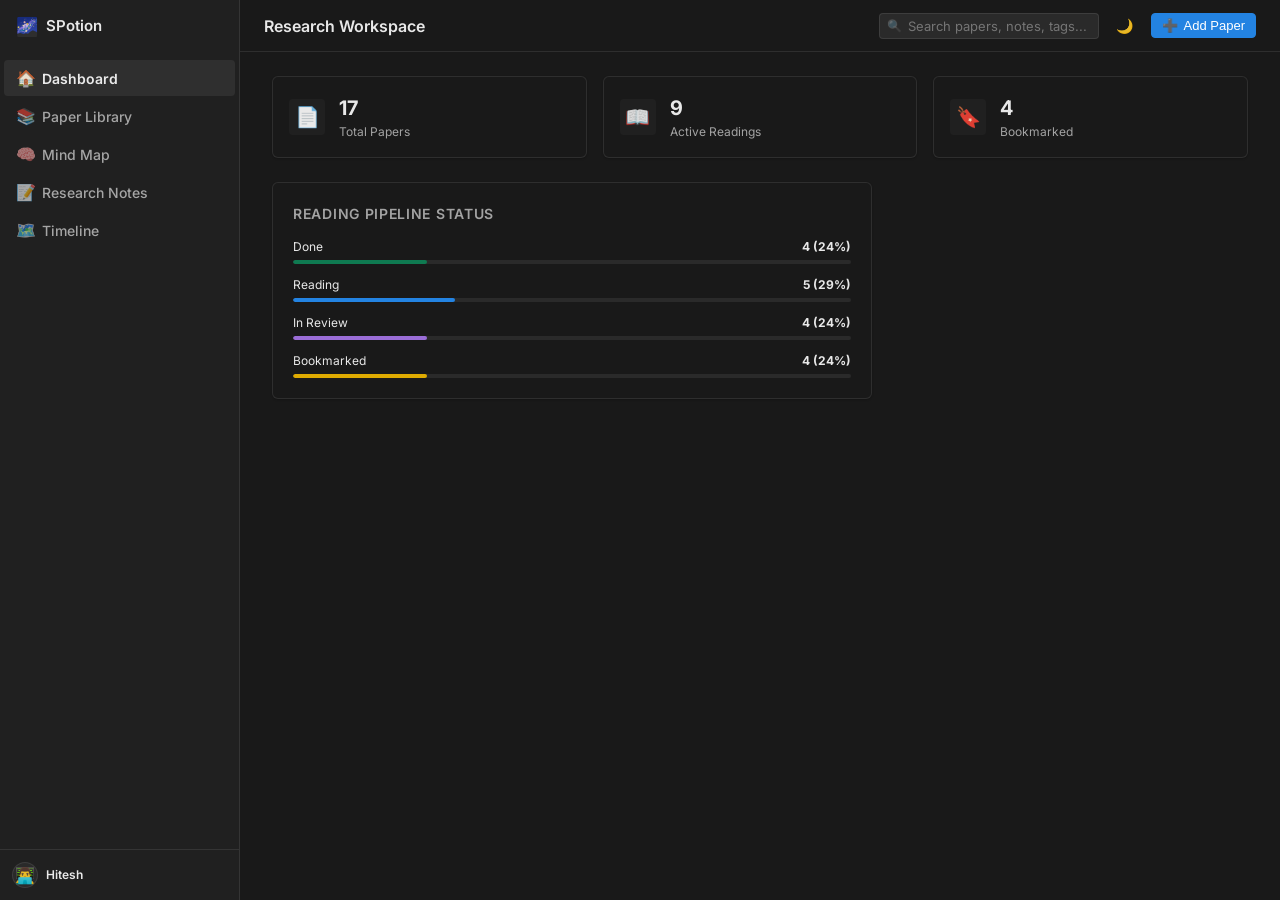
==== index.html @ 19ea6ec5 "first commit" ====
<!DOCTYPE html>
<html lang="en">

<head>
  <meta charset="UTF-8">
  <meta name="viewport" content="width=device-width, initial-scale=1.0">
  <title>SPotion — Premium Research Hub & Mind Map Workspace</title>
  <link rel="stylesheet" href="styles.css">
</head>

<body>

  <div id="app-container">

    <!-- Sidebar Navigation -->
    <aside>
      <div class="brand">
        <span class="brand-logo">🌌</span>
        <span class="brand-name">SPotion</span>
      </div>

      <ul class="nav-links">
        <li>
          <a class="nav-item active" data-view="dashboard">
            <span class="nav-icon">🏠</span>
            <span>Dashboard</span>
          </a>
        </li>
        <li>
          <a class="nav-item" data-view="library">
            <span class="nav-icon">📚</span>
            <span>Paper Library</span>
          </a>
        </li>
        <li>
          <a class="nav-item" data-view="mindmap">
            <span class="nav-icon">🧠</span>
            <span>Mind Map</span>
          </a>
        </li>
        <li>
          <a class="nav-item" data-view="notes">
            <span class="nav-icon">📝</span>
            <span>Research Notes</span>
          </a>
        </li>
        <li>
          <a class="nav-item" data-view="timeline">
            <span class="nav-icon">🗺️</span>
            <span>Timeline</span>
          </a>
        </li>
      </ul>

      <div class="sidebar-footer">
        <div class="user-widget">
          <!-- Populated by app.js -->
        </div>
      </div>
    </aside>

    <!-- Main Workspace Area -->
    <main>
      <!-- Header Area -->
      <header>
        <div class="page-title-area">
          <h2>Research Workspace</h2>
        </div>

        <div class="header-actions">
          <div class="search-container">
            <span class="search-icon">🔍</span>
            <input type="text" id="global-search" class="search-input" placeholder="Search papers, notes, tags...">
          </div>

          <button id="theme-toggle" class="theme-toggle-btn" title="Toggle dark/light theme">🌙</button>

          <button id="add-paper-btn" class="btn btn-primary">
            <span>➕</span> Add Paper
          </button>
        </div>
      </header>

      <!-- Scrollable workspace sections -->
      <div class="content-workspace">

        <!-- DASHBOARD VIEW -->
        <section id="dashboard-view" class="view-section active">
          <div class="dashboard-grid">
            <div class="stat-card">
              <div class="stat-icon">📄</div>
              <div class="stat-info">
                <div class="stat-value" id="stat-total-papers">0</div>
                <div class="stat-label">Total Papers</div>
              </div>
            </div>
            <div class="stat-card">
              <div class="stat-icon">📖</div>
              <div class="stat-info">
                <div class="stat-value" id="stat-active-reading">0</div>
                <div class="stat-label">Active Readings</div>
              </div>
            </div>
            <div class="stat-card">
              <div class="stat-icon">🔖</div>
              <div class="stat-info">
                <div class="stat-value" id="stat-bookmarked">0</div>
                <div class="stat-label">Bookmarked</div>
              </div>
            </div>
          </div>

          <div class="dashboard-panels">
            <!-- Reading Status Breakdown -->
            <div class="panel">
              <div class="panel-header">
                <h3 class="panel-title">Reading Pipeline Status</h3>
              </div>
              <div class="progress-list" id="dashboard-progress-list">
                <!-- Progress rows rendered dynamically -->
              </div>
            </div>
          </div>
        </section>

        <!-- LIBRARY VIEW -->
        <section id="library-view" class="view-section">
          <div class="library-layout">
            <div class="library-filters">
              <div class="filters-group">
                <label for="filter-category"
                  style="font-size: 13px; font-weight:600; color:var(--text-muted)">Category:</label>
                <select id="filter-category" class="select-filter">
                  <option value="all">All Categories</option>
                  <option value="Foundations">Foundations</option>
                  <option value="Survey">Surveys</option>
                  <option value="Optimization">Optimizations</option>
                  <option value="Transformer">Transformers</option>
                  <option value="Autoencoder">Autoencoders</option>
                  <option value="Application">Applications</option>
                  <option value="Future">Future Scope</option>
                </select>

                <label for="filter-status"
                  style="font-size: 13px; font-weight:600; color:var(--text-muted); margin-left:14px">Status:</label>
                <select id="filter-status" class="select-filter">
                  <option value="all">All Statuses</option>
                  <option value="Reading">Reading</option>
                  <option value="Done">Done</option>
                  <option value="Bookmarked">Bookmarked</option>
                  <option value="In Review">In Review</option>
                </select>
              </div>

              <button id="export-bibtex-btn" class="btn" title="Export current library references to BibTeX format">
                <span>📤</span> Export to BibTeX
              </button>
            </div>

            <div class="papers-grid" id="papers-grid">
              <!-- Rendered dynamically -->
            </div>
          </div>
        </section>

        <!-- MIND MAP VIEW -->
        <section id="mindmap-view" class="view-section">
          <div id="mindmap-canvas-container" class="canvas-container">
            <svg id="mindmap-svg-element" class="mindmap-svg"></svg>
            <!-- Wrapper for panning and zooming -->
            <div id="canvas-wrapper"></div>
          </div>

          <div class="mindmap-controls">
            <button id="zoom-in-btn" class="btn btn-icon-only" title="Zoom In">➕</button>
            <button id="zoom-out-btn" class="btn btn-icon-only" title="Zoom Out">➖</button>
            <button id="zoom-center-btn" class="btn btn-icon-only" title="Auto Center/Fit Canvas">🎯</button>
          </div>

          <div class="mindmap-legend">
            <div
              style="font-weight:700; font-size:12px; margin-bottom:4px; border-bottom:1px solid var(--border-color); padding-bottom:4px;">
              Legend</div>
            <div class="legend-item">
              <div class="legend-color" style="background:#1f4ed8"></div> Foundations
            </div>
            <div class="legend-item">
              <div class="legend-color" style="background:#7c3aed"></div> Surveys
            </div>
            <div class="legend-item">
              <div class="legend-color" style="background:#059669"></div> Optimizations
            </div>
            <div class="legend-item">
              <div class="legend-color" style="background:#dc2626"></div> Transformers
            </div>
            <div class="legend-item">
              <div class="legend-color" style="background:#ea580c"></div> Autoencoders
            </div>
            <div class="legend-item">
              <div class="legend-color" style="background:#0891b2"></div> Applications
            </div>
            <div class="legend-item">
              <div class="legend-color" style="background:#9333ea"></div> Future Scope
            </div>
          </div>
        </section>

        <!-- RESEARCH NOTES VIEW -->
        <section id="notes-view" class="view-section">
          <div class="notes-layout">
            <div class="notes-sidebar">
              <h3 style="font-size:16px; margin-bottom:12px">Papers List</h3>
              <div class="notes-paper-list" id="notes-paper-list">
                <!-- Rendered dynamically -->
              </div>
            </div>

            <div class="notes-editor-container">
              <div class="notes-editor-header">
                <h3 id="active-note-title" style="font-size:18px">Select a paper to read or edit notes</h3>
                <div style="display:flex; gap:8px">
                  <button id="note-edit-btn" class="btn btn-primary btn-sm">Edit Markdown</button>
                  <button id="note-preview-btn" class="btn btn-sm">Rich Preview</button>
                </div>
              </div>

              <!-- Note raw markdown editor text area -->
              <textarea id="notes-editor-area" class="editor-textarea"
                placeholder="# Enter notes using markdown..."></textarea>

              <!-- Markdown preview pane -->
              <div id="notes-preview-area" class="notes-preview"></div>
            </div>
          </div>
        </section>

        <!-- TIMELINE VIEW -->
        <section id="timeline-view" class="view-section">
          <div class="timeline-container">
            <div class="timeline-line"></div>
            <div id="timeline-list">
              <!-- Rendered dynamically -->
            </div>
          </div>
        </section>

      </div>
    </main>

    <!-- SLIDING DETAIL PANEL (SLIDE OUT DRAWER) -->
    <div class="panel-overlay" id="panel-overlay"></div>

    <div class="sliding-panel" id="paper-detail-panel">
      <div class="sliding-panel-header">
        <h3 style="font-size: 18px; margin:0">Research Paper Details</h3>
        <button id="panel-close-btn" class="btn btn-icon-only"
          style="border:none; background:transparent; font-size:18px">❌</button>
      </div>

      <div class="sliding-panel-body">
        <div class="detail-row">
          <div id="panel-paper-title" class="detail-value detail-value-large"></div>
        </div>

        <div class="detail-row">
          <div class="detail-label">Authors</div>
          <div id="panel-paper-authors" class="detail-value" style="font-style:italic"></div>
        </div>

        <div class="detail-row">
          <div class="detail-label">Abstract Summary</div>
          <div id="panel-paper-summary" class="detail-value"></div>
        </div>

        <div class="detail-row">
          <div class="detail-label">Metadata Info</div>
          <div id="panel-paper-details" class="detail-value"></div>
        </div>

        <!-- Paper Comments Section -->
        <div class="comments-section">
          <div class="detail-label">Research Comments & Log</div>
          <div class="comments-list" id="panel-comments-list">
            <!-- Comments rendering dynamically -->
          </div>

          <div class="comment-input-area">
            <textarea id="panel-comment-input" class="comment-textbox" rows="2"
              placeholder="Write a comment, reflection or log entry..."></textarea>
            <button id="post-comment-btn" class="btn btn-primary" style="padding: 0 16px;">Post</button>
          </div>
        </div>
      </div>
    </div>

    <!-- ADD PAPER MODAL -->
    <div class="modal" id="add-paper-modal">
      <div class="modal-header">
        <h3 class="modal-title">Add Research Paper</h3>
        <button class="modal-close"
          style="background:transparent; border:none; color:var(--text-main); font-size:16px; cursor:pointer">❌</button>
      </div>

      <form id="add-paper-form">
        <div class="form-group">
          <label for="paper-title-input">Paper Title *</label>
          <input type="text" id="paper-title-input" class="form-control" placeholder="e.g. Segment Anything" required>
        </div>

        <div class="form-row">
          <div class="form-group">
            <label for="paper-category-input">Category *</label>
            <select id="paper-category-input" class="form-control" required>
              <option value="Foundations">Foundations</option>
              <option value="Survey">Survey</option>
              <option value="Optimization">Optimization</option>
              <option value="Transformer">Transformer</option>
              <option value="Autoencoder">Autoencoder</option>
              <option value="Application">Application</option>
              <option value="Future">Future Scope</option>
            </select>
          </div>

          <div class="form-group">
            <label for="paper-status-input">Reading Status</label>
            <select id="paper-status-input" class="form-control">
              <option value="Reading">Reading</option>
              <option value="Done">Done</option>
              <option value="Bookmarked">Bookmarked</option>
              <option value="In Review">In Review</option>
            </select>
          </div>
        </div>

        <div class="form-row">
          <div class="form-group">
            <label for="paper-year-input">Publication Year</label>
            <input type="number" id="paper-year-input" class="form-control" value="2026" min="1990" max="2035">
          </div>

          <div class="form-group">
            <label for="paper-venue-input">Venue / Journal</label>
            <input type="text" id="paper-venue-input" class="form-control" placeholder="e.g. CVPR 2026, arXiv">
          </div>
        </div>

        <div class="form-group">
          <label for="paper-authors-input">Authors</label>
          <input type="text" id="paper-authors-input" class="form-control" placeholder="e.g. John Doe, Alice Smith">
        </div>

        <div class="form-group">
          <label for="paper-link-input">Paper URL (ArXiv/IEEE/PDF)</label>
          <input type="url" id="paper-link-input" class="form-control" placeholder="https://...">
        </div>

        <div class="form-group">
          <label for="paper-summary-input">Abstract Summary *</label>
          <textarea id="paper-summary-input" class="form-control" rows="3"
            placeholder="Enter a brief description of the paper pretext task, methodology, and key results..."
            required></textarea>
        </div>

        <div style="display:flex; justify-content:flex-end; gap:12px; margin-top:24px">
          <button class="btn btn-cancel">Cancel</button>
          <button type="submit" class="btn btn-primary">Save Paper</button>
        </div>
      </form>
    </div>

  </div>

  <!-- Scripts -->
  <script src="data.js"></script>
  <script src="mindmap.js"></script>
  <script src="app.js"></script>
</body>

</html>
---- styles.css ----
/* Notion-Style Design System */
@import url('https://fonts.googleapis.com/css2?family=Inter:wght@300;400;500;600;700&family=Fira+Code:wght@400;500&display=swap');

:root {
  /* Notion Light Theme (Default) */
  --bg-app: #ffffff;
  --bg-sidebar: #f7f7f5;
  --bg-card: #ffffff;
  --bg-card-hover: #efedea;
  --bg-input: #f1f1ef;
  --border-color: rgba(55, 53, 47, 0.09);
  --border-hover: rgba(55, 53, 47, 0.16);
  --text-main: #37352f;
  --text-muted: #787774;
  --text-dim: #9b9a97;
  
  /* Accent Colors (Notion Palette) */
  --accent-primary: #2383e2;      /* Notion Blue */
  --accent-secondary: #9a6dd7;    /* Notion Purple */
  --accent-success: #0f7a51;      /* Notion Green */
  --accent-warning: #dfab01;      /* Notion Yellow */
  --accent-danger: #e03e3e;       /* Notion Red */
  
  /* Category Tag Backgrounds (Soft Pastels) */
  --tag-bg-foundations: rgba(35, 131, 226, 0.1);
  --tag-color-foundations: #2383e2;
  
  --tag-bg-survey: rgba(154, 109, 215, 0.1);
  --tag-color-survey: #9a6dd7;
  
  --tag-bg-optimization: rgba(15, 122, 81, 0.1);
  --tag-color-optimization: #0f7a51;
  
  --tag-bg-transformer: rgba(224, 62, 62, 0.1);
  --tag-color-transformer: #e03e3e;
  
  --tag-bg-autoencoder: rgba(217, 115, 13, 0.1);
  --tag-color-autoencoder: #d9730d;
  
  --tag-bg-application: rgba(0, 120, 130, 0.1);
  --tag-color-application: #007882;
  
  --tag-bg-future: rgba(173, 26, 126, 0.1);
  --tag-color-future: #ad1a7e;

  /* Layout */
  --sidebar-width: 240px;
  --header-height: 52px;
  --radius-sm: 4px;
  --radius-md: 6px;
  --radius-lg: 8px;
  
  --shadow-sm: 0 1px 2px rgba(15, 15, 15, 0.05);
  --shadow-md: 0 2px 4px rgba(15, 15, 15, 0.05), 0 12px 24px rgba(15, 15, 15, 0.05);
  --shadow-lg: 0 4px 8px rgba(15, 15, 15, 0.06), 0 24px 48px rgba(15, 15, 15, 0.08);

  --transition-fast: 0.1s ease;
  --transition-normal: 0.2s cubic-bezier(0.4, 0, 0.2, 1);
  --connection-line: rgba(55, 53, 47, 0.14);
}

/* Dark Theme (Notion Dark Mode) */
[data-theme="dark"] {
  --bg-app: #191919;
  --bg-sidebar: #202020;
  --bg-card: #252525;
  --bg-card-hover: #2f2f2f;
  --bg-input: #2a2a2a;
  --border-color: rgba(255, 255, 255, 0.09);
  --border-hover: rgba(255, 255, 255, 0.16);
  --text-main: rgba(255, 255, 255, 0.9);
  --text-muted: rgba(255, 255, 255, 0.6);
  --text-dim: rgba(255, 255, 255, 0.4);
  --connection-line: rgba(255, 255, 255, 0.14);
  
  /* Dark mode tag adjustments */
  --tag-bg-foundations: rgba(35, 131, 226, 0.15);
  --tag-color-foundations: #529cca;
  
  --tag-bg-survey: rgba(154, 109, 215, 0.15);
  --tag-color-survey: #b388eb;
  
  --tag-bg-optimization: rgba(15, 122, 81, 0.15);
  --tag-color-optimization: #44b37d;
  
  --tag-bg-transformer: rgba(224, 62, 62, 0.15);
  --tag-color-transformer: #ff6b6b;
  
  --tag-bg-autoencoder: rgba(217, 115, 13, 0.15);
  --tag-color-autoencoder: #ffa94d;
  
  --tag-bg-application: rgba(0, 120, 130, 0.15);
  --tag-color-application: #3bc9db;
  
  --tag-bg-future: rgba(173, 26, 126, 0.15);
  --tag-color-future: #faa2c1;

  --shadow-sm: 0 1px 2px rgba(0, 0, 0, 0.2);
  --shadow-md: 0 4px 8px rgba(0, 0, 0, 0.3);
  --shadow-lg: 0 12px 28px rgba(0, 0, 0, 0.4);
}

/* Global Reset */
* {
  box-sizing: border-box;
  margin: 0;
  padding: 0;
  scrollbar-width: thin;
  scrollbar-color: var(--border-color) transparent;
}

body {
  font-family: 'Inter', -apple-system, BlinkMacSystemFont, "Segoe UI", Helvetica, Arial, sans-serif;
  background-color: var(--bg-app);
  color: var(--text-main);
  overflow: hidden;
  height: 100vh;
  width: 100vw;
  font-size: 14px;
  line-height: 1.5;
  transition: background-color var(--transition-normal), color var(--transition-normal);
}

/* Core Layout Structure */
#app-container {
  display: flex;
  height: 100vh;
  width: 100vw;
  position: relative;
}

/* Sidebar Styling */
aside {
  width: var(--sidebar-width);
  background-color: var(--bg-sidebar);
  border-right: 1px solid var(--border-color);
  display: flex;
  flex-direction: column;
  height: 100%;
  z-index: 50;
  flex-shrink: 0;
  transition: background-color var(--transition-normal), border-color var(--transition-normal);
}

.brand {
  height: var(--header-height);
  display: flex;
  align-items: center;
  padding: 0 16px;
  gap: 8px;
  cursor: default;
}

.brand-logo {
  font-size: 18px;
}

.brand-name {
  font-size: 15px;
  font-weight: 600;
  color: var(--text-main);
}

.nav-links {
  list-style: none;
  padding: 8px 4px;
  display: flex;
  flex-direction: column;
  gap: 2px;
  flex-grow: 1;
  overflow-y: auto;
}

.nav-item {
  display: flex;
  align-items: center;
  padding: 6px 12px;
  color: var(--text-muted);
  text-decoration: none;
  border-radius: var(--radius-sm);
  font-size: 14px;
  font-weight: 500;
  gap: 10px;
  transition: background-color var(--transition-fast), color var(--transition-fast);
  cursor: pointer;
}

.nav-item:hover {
  background-color: var(--bg-card-hover);
  color: var(--text-main);
}

.nav-item.active {
  background-color: var(--bg-card-hover);
  color: var(--text-main);
  font-weight: 600;
}

.nav-icon {
  font-size: 16px;
  display: inline-block;
  width: 16px;
  text-align: center;
}

.sidebar-footer {
  padding: 12px;
  border-top: 1px solid var(--border-color);
}

/* User Widget */
.user-widget {
  display: flex;
  align-items: center;
  gap: 8px;
}

.user-avatar {
  font-size: 16px;
  width: 26px;
  height: 26px;
  border-radius: 50%;
  background: var(--bg-input);
  display: flex;
  align-items: center;
  justify-content: center;
  border: 1px solid var(--border-color);
}

.user-info {
  display: flex;
  flex-direction: column;
}

.user-name {
  font-size: 12px;
  font-weight: 600;
}

.user-role {
  font-size: 10px;
  color: var(--text-dim);
}

/* Main Workspace Area */
main {
  flex-grow: 1;
  display: flex;
  flex-direction: column;
  height: 100%;
  overflow: hidden;
  position: relative;
}

/* Header bar */
header {
  height: var(--header-height);
  display: flex;
  align-items: center;
  justify-content: space-between;
  padding: 0 24px;
  border-bottom: 1px solid var(--border-color);
  background-color: var(--bg-app);
  z-index: 40;
  flex-shrink: 0;
  transition: background-color var(--transition-normal), border-color var(--transition-normal);
}

.page-title-area h2 {
  font-size: 16px;
  font-weight: 600;
  color: var(--text-main);
}

.header-actions {
  display: flex;
  align-items: center;
  gap: 12px;
}

/* Buttons (Notion style) */
.btn {
  display: inline-flex;
  align-items: center;
  justify-content: center;
  padding: 4px 10px;
  font-size: 13px;
  font-weight: 500;
  border-radius: var(--radius-sm);
  border: 1px solid var(--border-color);
  background: var(--bg-app);
  color: var(--text-main);
  cursor: pointer;
  transition: background-color var(--transition-fast), border-color var(--transition-fast);
  gap: 6px;
}

.btn:hover {
  background: var(--bg-sidebar);
}

.btn-primary {
  background: var(--accent-primary);
  color: #ffffff;
  border-color: var(--accent-primary);
}

.btn-primary:hover {
  background: #1a6fc2;
  border-color: #1a6fc2;
}

.btn-icon-only {
  width: 28px;
  height: 28px;
  padding: 0;
}

/* Search bar styling */
.search-container {
  position: relative;
  width: 220px;
}

.search-input {
  width: 100%;
  padding: 4px 8px 4px 28px;
  border-radius: var(--radius-sm);
  border: 1px solid var(--border-color);
  background: var(--bg-input);
  color: var(--text-main);
  font-size: 13px;
  font-family: inherit;
  transition: border-color var(--transition-fast);
}

.search-input:focus {
  outline: none;
  border-color: var(--text-dim);
}

.search-icon {
  position: absolute;
  left: 8px;
  top: 52%;
  transform: translateY(-50%);
  color: var(--text-dim);
  font-size: 12px;
  pointer-events: none;
}

/* Theme Toggle */
.theme-toggle-btn {
  font-size: 14px;
  background: transparent;
  border: 1px solid transparent;
  color: var(--text-main);
  width: 28px;
  height: 28px;
  border-radius: var(--radius-sm);
  display: flex;
  align-items: center;
  justify-content: center;
  cursor: pointer;
}

.theme-toggle-btn:hover {
  background: var(--bg-card-hover);
}

/* Content Workspace container */
.content-workspace {
  flex-grow: 1;
  padding: 24px 32px;
  overflow-y: auto;
}

/* View switcher */
.view-section {
  display: none;
  height: 100%;
}

.view-section.active {
  display: block;
}

/* Dashboard View styling */
.dashboard-grid {
  display: grid;
  grid-template-columns: repeat(3, 1fr);
  gap: 16px;
  margin-bottom: 24px;
}

.stat-card {
  background: var(--bg-app);
  border: 1px solid var(--border-color);
  border-radius: var(--radius-md);
  padding: 16px;
  display: flex;
  align-items: center;
  gap: 14px;
  box-shadow: var(--shadow-sm);
  transition: border-color var(--transition-fast), background-color var(--transition-fast);
}

.stat-card:hover {
  border-color: var(--border-hover);
}

.stat-icon {
  font-size: 20px;
  width: 36px;
  height: 36px;
  display: flex;
  align-items: center;
  justify-content: center;
  background: var(--bg-sidebar);
  border-radius: var(--radius-sm);
}

.stat-info {
  display: flex;
  flex-direction: column;
}

.stat-value {
  font-size: 20px;
  font-weight: 700;
  color: var(--text-main);
}

.stat-label {
  font-size: 12px;
  color: var(--text-muted);
}

/* Dashboard panels layout */
.dashboard-panels {
  display: grid;
  grid-template-columns: 1fr;
  max-width: 600px;
  gap: 20px;
}

.panel {
  background: var(--bg-app);
  border: 1px solid var(--border-color);
  border-radius: var(--radius-md);
  padding: 20px;
  box-shadow: var(--shadow-sm);
}

.panel-header {
  margin-bottom: 14px;
}

.panel-title {
  font-size: 14px;
  font-weight: 600;
  text-transform: uppercase;
  letter-spacing: 0.05em;
  color: var(--text-muted);
}

.activity-list {
  display: flex;
  flex-direction: column;
  gap: 10px;
  max-height: 350px;
  overflow-y: auto;
}

.activity-item {
  display: flex;
  gap: 10px;
  padding: 8px;
  border-radius: var(--radius-sm);
  transition: background-color var(--transition-fast);
}

.activity-item:hover {
  background-color: var(--bg-sidebar);
}

.activity-avatar {
  font-size: 14px;
  width: 24px;
  height: 24px;
  border-radius: 50%;
  background: var(--bg-input);
  display: flex;
  align-items: center;
  justify-content: center;
  flex-shrink: 0;
}

.activity-details {
  flex-grow: 1;
}

.activity-text {
  font-size: 13px;
  color: var(--text-main);
}

.activity-text strong {
  font-weight: 600;
}

.activity-time {
  font-size: 11px;
  color: var(--text-dim);
}

/* Progress trackers */
.progress-list {
  display: flex;
  flex-direction: column;
  gap: 12px;
}

.progress-row {
  display: flex;
  flex-direction: column;
  gap: 4px;
}

.progress-label-row {
  display: flex;
  justify-content: space-between;
  font-size: 12px;
}

.progress-bar-bg {
  height: 4px;
  background: var(--bg-input);
  border-radius: 2px;
  overflow: hidden;
}

.progress-bar-fill {
  height: 100%;
  border-radius: 2px;
  transition: width var(--transition-normal);
}

/* Paper Library View styling */
.library-layout {
  display: flex;
  flex-direction: column;
  gap: 16px;
}

.library-filters {
  display: flex;
  align-items: center;
  justify-content: space-between;
  border-bottom: 1px solid var(--border-color);
  padding-bottom: 12px;
}

.filters-group {
  display: flex;
  align-items: center;
  gap: 8px;
}

.select-filter {
  padding: 4px 8px;
  border-radius: var(--radius-sm);
  background: var(--bg-sidebar);
  color: var(--text-main);
  border: 1px solid var(--border-color);
  font-family: inherit;
  font-size: 13px;
  cursor: pointer;
}

.select-filter:focus {
  outline: none;
  border-color: var(--text-dim);
}

.papers-grid {
  display: grid;
  grid-template-columns: repeat(auto-fill, minmax(280px, 1fr));
  gap: 16px;
  padding-bottom: 24px;
}

/* Notion database card */
.paper-card {
  background: var(--bg-app);
  border: 1px solid var(--border-color);
  border-radius: var(--radius-md);
  padding: 16px;
  display: flex;
  flex-direction: column;
  justify-content: space-between;
  min-height: 160px;
  box-shadow: var(--shadow-sm);
  cursor: pointer;
  transition: background-color var(--transition-fast), border-color var(--transition-fast);
}

.paper-card:hover {
  background-color: var(--bg-sidebar);
}

.paper-card-header {
  display: flex;
  justify-content: space-between;
  align-items: flex-start;
  margin-bottom: 8px;
}

/* Notion soft status badges */
.badge {
  font-size: 11px;
  font-weight: 500;
  padding: 2px 6px;
  border-radius: 3px;
}

.badge-reading { background: rgba(35, 131, 226, 0.12); color: var(--accent-primary); }
.badge-done { background: rgba(15, 122, 81, 0.12); color: var(--accent-success); }
.badge-bookmarked { background: rgba(223, 171, 1, 0.12); color: #b78a00; }
.badge-review { background: rgba(154, 109, 215, 0.12); color: var(--accent-secondary); }

/* Category Tag options */
.category-tag {
  font-size: 11px;
  font-weight: 500;
  padding: 2px 6px;
  border-radius: 3px;
  display: inline-block;
}

.category-tag.category-foundations { background: var(--tag-bg-foundations); color: var(--tag-color-foundations); }
.category-tag.category-survey { background: var(--tag-bg-survey); color: var(--tag-color-survey); }
.category-tag.category-optimization { background: var(--tag-bg-optimization); color: var(--tag-color-optimization); }
.category-tag.category-transformer { background: var(--tag-bg-transformer); color: var(--tag-color-transformer); }
.category-tag.category-autoencoder { background: var(--tag-bg-autoencoder); color: var(--tag-color-autoencoder); }
.category-tag.category-application { background: var(--tag-bg-application); color: var(--tag-color-application); }
.category-tag.category-futurescope { background: var(--tag-bg-future); color: var(--tag-color-future); }
.category-tag.category-future { background: var(--tag-bg-future); color: var(--tag-color-future); }

.paper-title {
  font-size: 14px;
  font-weight: 600;
  color: var(--text-main);
  margin-bottom: 4px;
  line-height: 1.4;
}

.paper-authors {
  font-size: 12px;
  color: var(--text-muted);
  margin-bottom: 12px;
}

.paper-summary {
  font-size: 13px;
  color: var(--text-muted);
  line-height: 1.45;
  margin-bottom: 12px;
  display: -webkit-box;
  -webkit-line-clamp: 2;
  -webkit-box-orient: vertical;
  overflow: hidden;
}

.paper-card-footer {
  display: flex;
  justify-content: space-between;
  align-items: center;
  border-top: 1px solid var(--border-color);
  padding-top: 8px;
}

.paper-meta-details {
  font-size: 11px;
  color: var(--text-dim);
}

.paper-link-btn {
  color: var(--accent-primary);
  text-decoration: none;
  font-size: 12px;
  font-weight: 500;
}

.paper-link-btn:hover {
  text-decoration: underline;
}

/* Sliding detail drawer panel */
.sliding-panel {
  position: fixed;
  top: 0;
  right: -480px;
  width: 440px;
  height: 100vh;
  background: var(--bg-app);
  border-left: 1px solid var(--border-color);
  z-index: 100;
  box-shadow: var(--shadow-lg);
  transition: right var(--transition-normal);
  display: flex;
  flex-direction: column;
}

.sliding-panel.open {
  right: 0;
}

.panel-overlay {
  position: fixed;
  top: 0;
  left: 0;
  width: 100vw;
  height: 100vh;
  background: rgba(15, 15, 15, 0.3);
  z-index: 95;
  opacity: 0;
  pointer-events: none;
  transition: opacity var(--transition-normal);
}

.panel-overlay.show {
  opacity: 1;
  pointer-events: auto;
}

.sliding-panel-header {
  padding: 16px 20px;
  border-bottom: 1px solid var(--border-color);
  display: flex;
  align-items: center;
  justify-content: space-between;
}

.sliding-panel-body {
  flex-grow: 1;
  padding: 20px;
  overflow-y: auto;
  display: flex;
  flex-direction: column;
  gap: 16px;
}

.detail-row {
  display: flex;
  flex-direction: column;
  gap: 4px;
}

.detail-label {
  font-size: 11px;
  font-weight: 600;
  text-transform: uppercase;
  color: var(--text-dim);
  letter-spacing: 0.05em;
}

.detail-value {
  font-size: 13px;
  color: var(--text-main);
  line-height: 1.5;
}

.detail-value-large {
  font-size: 18px;
  font-weight: 700;
  line-height: 1.3;
}

/* Discussion Board Comments Styles */
.comments-section {
  border-top: 1px solid var(--border-color);
  padding-top: 16px;
  display: flex;
  flex-direction: column;
  gap: 12px;
}

.comments-list {
  display: flex;
  flex-direction: column;
  gap: 8px;
}

.comment-card {
  background: var(--bg-sidebar);
  border: 1px solid var(--border-color);
  border-radius: var(--radius-sm);
  padding: 10px;
  font-size: 13px;
}

.comment-header {
  display: flex;
  justify-content: space-between;
  margin-bottom: 4px;
  font-size: 11px;
  color: var(--text-dim);
}

.comment-author {
  font-weight: 600;
  color: var(--text-main);
}

.comment-input-area {
  display: flex;
  gap: 8px;
}

.comment-textbox {
  flex-grow: 1;
  padding: 6px 10px;
  border-radius: var(--radius-sm);
  background: var(--bg-app);
  border: 1px solid var(--border-color);
  color: var(--text-main);
  font-family: inherit;
  font-size: 13px;
  resize: none;
}

.comment-textbox:focus {
  outline: none;
  border-color: var(--text-dim);
}

/* Notion dialog form modal */
.modal {
  position: fixed;
  top: 45%;
  left: 50%;
  transform: translate(-50%, -50%) scale(0.98);
  background: var(--bg-app);
  border: 1px solid var(--border-color);
  border-radius: var(--radius-lg);
  padding: 24px;
  width: 500px;
  max-width: 90vw;
  max-height: 80vh;
  overflow-y: auto;
  z-index: 110;
  opacity: 0;
  pointer-events: none;
  transition: all var(--transition-normal);
  box-shadow: var(--shadow-lg);
}

.modal.show {
  transform: translate(-50%, -50%) scale(1);
  opacity: 1;
  pointer-events: auto;
}

.modal-header {
  display: flex;
  justify-content: space-between;
  align-items: center;
  margin-bottom: 16px;
}

.modal-title {
  font-size: 16px;
  font-weight: 600;
}

.form-group {
  display: flex;
  flex-direction: column;
  gap: 6px;
  margin-bottom: 14px;
}

.form-group label {
  font-size: 12px;
  font-weight: 600;
  color: var(--text-muted);
}

.form-control {
  padding: 6px 10px;
  border-radius: var(--radius-sm);
  border: 1px solid var(--border-color);
  background: var(--bg-input);
  color: var(--text-main);
  font-family: inherit;
  font-size: 13px;
  transition: border-color var(--transition-fast);
}

.form-control:focus {
  outline: none;
  border-color: var(--text-dim);
}

.form-row {
  display: grid;
  grid-template-columns: 1fr 1fr;
  gap: 12px;
}

/* Mind Map canvas styling */
#mindmap-view {
  position: relative;
  width: 100%;
  height: 100%;
  overflow: hidden;
  background-color: var(--bg-sidebar);
  background-image: radial-gradient(var(--border-color) 1px, transparent 1px);
  background-size: 16px 16px;
  border: 1px solid var(--border-color);
  border-radius: var(--radius-md);
}

.canvas-container {
  width: 100%;
  height: 100%;
  position: absolute;
  top: 0;
  left: 0;
}

.mindmap-svg {
  position: absolute;
  top: 0;
  left: 0;
  width: 100%;
  height: 100%;
  pointer-events: none;
}

/* Notion-style node cards in mind map */
.mindmap-node {
  position: absolute;
  min-width: 160px;
  max-width: 220px;
  background-color: var(--bg-card);
  border: 1px solid var(--border-color);
  border-left: 4px solid var(--node-color, var(--accent-primary));
  border-radius: var(--radius-sm);
  padding: 10px 12px;
  box-shadow: var(--shadow-sm);
  color: var(--text-main);
  cursor: grab;
  transition: border-color var(--transition-fast);
  z-index: 10;
}

.mindmap-node:active {
  cursor: grabbing;
}

.mindmap-node h4 {
  font-size: 13px;
  font-weight: 600;
  line-height: 1.3;
  margin-bottom: 4px;
}

.mindmap-node p {
  font-size: 11px;
  color: var(--text-muted);
  line-height: 1.35;
  margin: 0;
}

.mindmap-controls {
  position: absolute;
  bottom: 16px;
  left: 16px;
  display: flex;
  gap: 6px;
  z-index: 20;
}

.mindmap-legend {
  position: absolute;
  top: 16px;
  right: 16px;
  background: var(--bg-app);
  border: 1px solid var(--border-color);
  border-radius: var(--radius-sm);
  padding: 10px;
  z-index: 20;
  display: flex;
  flex-direction: column;
  gap: 6px;
  box-shadow: var(--shadow-sm);
}

.legend-item {
  display: flex;
  align-items: center;
  gap: 6px;
  font-size: 11px;
  color: var(--text-muted);
}

.legend-color {
  width: 10px;
  height: 10px;
  border-radius: 2px;
}

/* Research Notes panel split workspace */
.notes-layout {
  display: grid;
  grid-template-columns: 240px 1fr;
  gap: 20px;
  height: 100%;
}

.notes-sidebar {
  border-right: 1px solid var(--border-color);
  padding-right: 12px;
  overflow-y: auto;
}

.notes-paper-list {
  display: flex;
  flex-direction: column;
  gap: 2px;
}

.notes-paper-item {
  padding: 6px 10px;
  border-radius: var(--radius-sm);
  cursor: pointer;
  transition: background-color var(--transition-fast);
}

.notes-paper-item:hover {
  background-color: var(--bg-sidebar);
}

.notes-paper-item.active {
  background-color: var(--bg-card-hover);
}

.notes-paper-item-title {
  font-size: 13px;
  font-weight: 500;
  white-space: nowrap;
  overflow: hidden;
  text-overflow: ellipsis;
  color: var(--text-main);
}

.notes-paper-item-desc {
  font-size: 11px;
  color: var(--text-dim);
}

.notes-editor-container {
  display: flex;
  flex-direction: column;
  gap: 12px;
  height: 100%;
}

.notes-editor-header {
  display: flex;
  justify-content: space-between;
  align-items: center;
  border-bottom: 1px solid var(--border-color);
  padding-bottom: 8px;
}

.editor-textarea {
  flex-grow: 1;
  background: var(--bg-app);
  border: 1px solid var(--border-color);
  border-radius: var(--radius-sm);
  color: var(--text-main);
  font-family: 'Fira Code', monospace;
  font-size: 13px;
  padding: 16px;
  resize: none;
  line-height: 1.5;
}

.editor-textarea:focus {
  outline: none;
  border-color: var(--text-dim);
}

.notes-preview {
  display: none;
  flex-grow: 1;
  background: var(--bg-app);
  border: 1px solid var(--border-color);
  border-radius: var(--radius-sm);
  padding: 20px;
  overflow-y: auto;
  line-height: 1.6;
}

.notes-preview.active {
  display: block;
}

/* Preview parsed markdown styles */
.notes-preview h1 { font-size: 20px; margin-bottom: 12px; border-bottom: 1px solid var(--border-color); padding-bottom: 4px; color: var(--text-main); }
.notes-preview h2 { font-size: 16px; margin: 16px 0 8px; color: var(--text-main); }
.notes-preview h3 { font-size: 14px; margin: 12px 0 6px; color: var(--text-main); }
.notes-preview p { margin-bottom: 10px; font-size: 13px; color: var(--text-muted); }
.notes-preview ul, .notes-preview ol { margin: 0 0 12px 18px; }
.notes-preview li { margin-bottom: 4px; font-size: 13px; color: var(--text-muted); }
.notes-preview code { font-family: 'Fira Code', monospace; background: var(--bg-input); padding: 2px 4px; border-radius: 3px; font-size: 12px; }
.notes-preview pre { background: var(--bg-sidebar); border: 1px solid var(--border-color); padding: 12px; border-radius: var(--radius-sm); overflow-x: auto; margin-bottom: 12px; }
.notes-preview pre code { background: none; padding: 0; }

/* Timeline view vertical path list */
.timeline-container {
  position: relative;
  padding: 10px 0 24px;
}

.timeline-line {
  position: absolute;
  left: 20px;
  top: 0;
  bottom: 0;
  width: 1px;
  background: var(--border-color);
}

.timeline-item {
  display: flex;
  margin-bottom: 20px;
  position: relative;
  padding-left: 44px;
}

.timeline-dot {
  position: absolute;
  left: 17px;
  top: 14px;
  width: 7px;
  height: 7px;
  background: var(--bg-app);
  border: 2px solid var(--text-dim);
  border-radius: 50%;
  z-index: 5;
}

.timeline-card {
  width: 100%;
  max-width: 600px;
  background: var(--bg-app);
  border: 1px solid var(--border-color);
  border-radius: var(--radius-md);
  padding: 14px;
  box-shadow: var(--shadow-sm);
  cursor: pointer;
  transition: background-color var(--transition-fast);
}

.timeline-card:hover {
  background-color: var(--bg-sidebar);
}

.timeline-year {
  font-size: 13px;
  font-weight: 700;
  color: var(--text-main);
  margin-bottom: 4px;
}

/* Toast alert warnings */
#toast-container {
  position: fixed;
  bottom: 16px;
  right: 16px;
  z-index: 200;
  display: flex;
  flex-direction: column;
  gap: 8px;
}

.toast {
  background: var(--bg-app);
  border: 1px solid var(--border-color);
  color: var(--text-main);
  border-radius: var(--radius-sm);
  padding: 8px 12px;
  box-shadow: var(--shadow-md);
  font-size: 13px;
  display: flex;
  align-items: center;
  gap: 8px;
  animation: slideInRight var(--transition-fast) forwards;
}

@keyframes slideInRight {
  from { transform: translateX(100%); opacity: 0; }
  to { transform: translateX(0); opacity: 1; }
}

.toast-success { border-left: 3px solid var(--accent-success); }
.toast-error { border-left: 3px solid var(--accent-danger); }
.toast-info { border-left: 3px solid var(--accent-primary); }

.tag-input-container {
  display: flex;
  flex-wrap: wrap;
  gap: 4px;
  border: 1px solid var(--border-color);
  border-radius: var(--radius-sm);
  background: var(--bg-input);
  padding: 6px 10px;
}

.tag-pill {
  background: var(--bg-sidebar);
  border: 1px solid var(--border-color);
  color: var(--text-main);
  border-radius: 3px;
  padding: 1px 6px;
  font-size: 11px;
  display: inline-flex;
  align-items: center;
  gap: 4px;
}

.tag-pill-remove {
  cursor: pointer;
  color: var(--text-dim);
}

.tag-pill-remove:hover {
  color: var(--accent-danger);
}

.tag-input-field {
  border: none;
  background: transparent;
  color: var(--text-main);
  font-family: inherit;
  font-size: 13px;
  flex-grow: 1;
  outline: none;
}
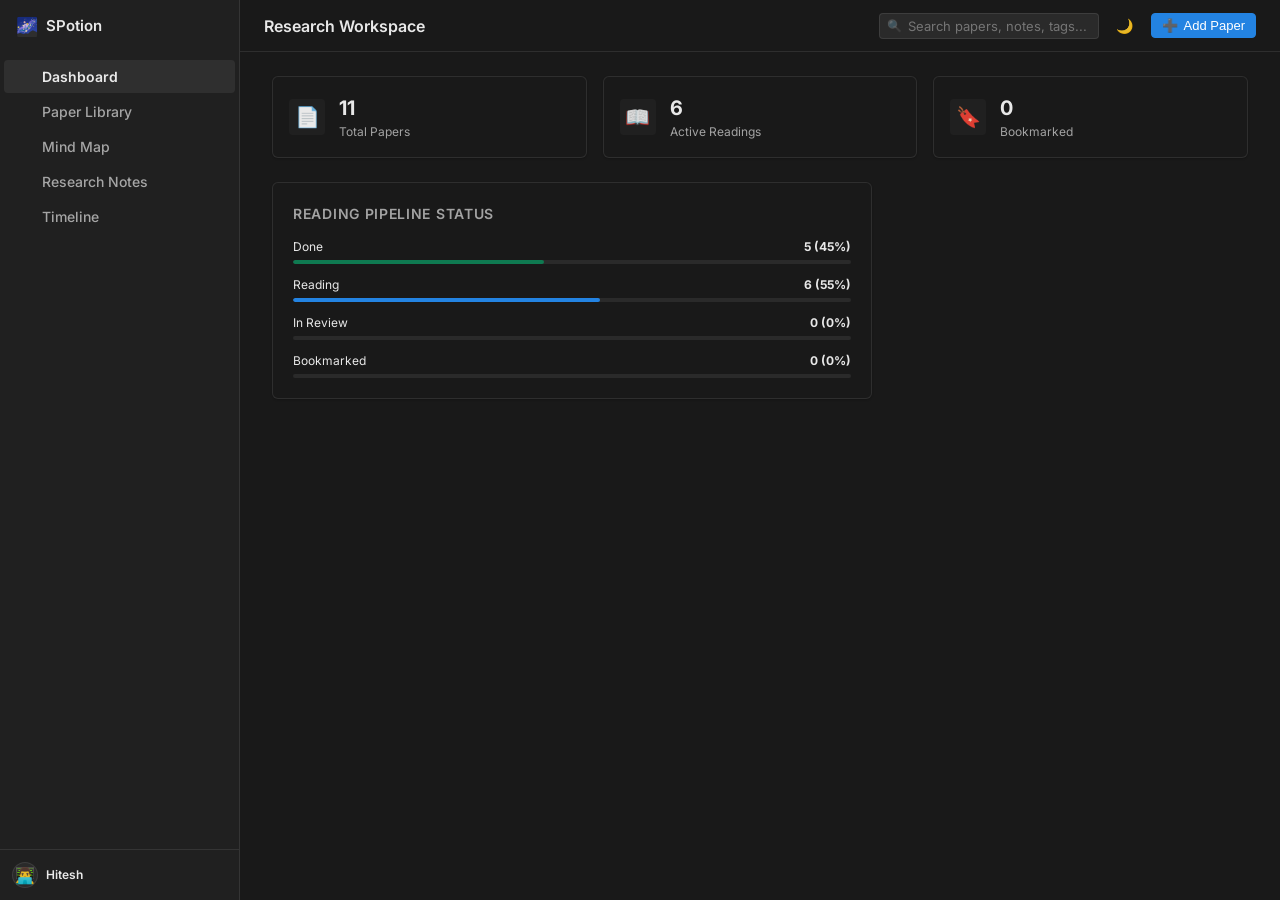
==== commit acee43b7: "updateded" ====
--- a/index.html
+++ b/index.html
@@ -22,31 +22,31 @@
       <ul class="nav-links">
         <li>
           <a class="nav-item active" data-view="dashboard">
-            <span class="nav-icon">🏠</span>
+            <span class="nav-icon"></span>
             <span>Dashboard</span>
           </a>
         </li>
         <li>
           <a class="nav-item" data-view="library">
-            <span class="nav-icon">📚</span>
+            <span class="nav-icon"></span>
             <span>Paper Library</span>
           </a>
         </li>
         <li>
           <a class="nav-item" data-view="mindmap">
-            <span class="nav-icon">🧠</span>
+            <span class="nav-icon"></span>
             <span>Mind Map</span>
           </a>
         </li>
         <li>
           <a class="nav-item" data-view="notes">
-            <span class="nav-icon">📝</span>
+            <span class="nav-icon"></span>
             <span>Research Notes</span>
           </a>
         </li>
         <li>
           <a class="nav-item" data-view="timeline">
-            <span class="nav-icon">🗺️</span>
+            <span class="nav-icon"></span>
             <span>Timeline</span>
           </a>
         </li>
@@ -166,7 +166,14 @@
         <!-- MIND MAP VIEW -->
         <section id="mindmap-view" class="view-section">
           <div id="mindmap-canvas-container" class="canvas-container">
-            <svg id="mindmap-svg-element" class="mindmap-svg"></svg>
+            <svg id="mindmap-svg-element" class="mindmap-svg">
+              <defs>
+                <marker id="arrow" viewBox="0 0 10 10" refX="6" refY="5" markerWidth="6" markerHeight="6"
+                  orient="auto-start-reverse">
+                  <path d="M 0 1.5 L 8 5 L 0 8.5 Z" fill="var(--connection-arrow)" />
+                </marker>
+              </defs>
+            </svg>
             <!-- Wrapper for panning and zooming -->
             <div id="canvas-wrapper"></div>
           </div>
@@ -272,9 +279,41 @@
           <div id="panel-paper-summary" class="detail-value"></div>
         </div>
 
+        <div class="form-row">
+          <div class="form-group">
+            <label class="detail-label" for="panel-paper-category-select">Category</label>
+            <select id="panel-paper-category-select" class="form-control" style="padding: 4px 8px; margin-top: 4px;">
+              <option value="Foundations">Foundations</option>
+              <option value="Survey">Survey</option>
+              <option value="Optimization">Optimization</option>
+              <option value="Transformer">Transformer</option>
+              <option value="Autoencoder">Autoencoder</option>
+              <option value="Application">Application</option>
+              <option value="Future">Future Scope</option>
+            </select>
+          </div>
+
+          <div class="form-group">
+            <label class="detail-label" for="panel-paper-status-select">Status / Bookmark</label>
+            <select id="panel-paper-status-select" class="form-control" style="padding: 4px 8px; margin-top: 4px;">
+              <option value="Reading">Reading</option>
+              <option value="Done">Done</option>
+              <option value="Bookmarked">⭐ Bookmarked</option>
+              <option value="In Review">In Review</option>
+            </select>
+          </div>
+        </div>
+
         <div class="detail-row">
           <div class="detail-label">Metadata Info</div>
           <div id="panel-paper-details" class="detail-value"></div>
+        </div>
+
+        <div style="margin-top: 8px; display: flex; justify-content: flex-end;">
+          <button id="delete-paper-btn" class="btn"
+            style="background: var(--accent-danger); border-color: var(--accent-danger); color: white; padding: 6px 12px; font-size: 12px;">
+            🗑️ Delete Paper
+          </button>
         </div>
 
         <!-- Paper Comments Section -->
--- a/styles.css
+++ b/styles.css
@@ -56,7 +56,8 @@
 
   --transition-fast: 0.1s ease;
   --transition-normal: 0.2s cubic-bezier(0.4, 0, 0.2, 1);
-  --connection-line: rgba(55, 53, 47, 0.14);
+  --connection-line: rgba(55, 53, 47, 0.3);
+  --connection-arrow: rgba(55, 53, 47, 0.45);
 }
 
 /* Dark Theme (Notion Dark Mode) */
@@ -71,7 +72,8 @@
   --text-main: rgba(255, 255, 255, 0.9);
   --text-muted: rgba(255, 255, 255, 0.6);
   --text-dim: rgba(255, 255, 255, 0.4);
-  --connection-line: rgba(255, 255, 255, 0.14);
+  --connection-line: rgba(255, 255, 255, 0.3);
+  --connection-arrow: rgba(255, 255, 255, 0.45);
   
   /* Dark mode tag adjustments */
   --tag-bg-foundations: rgba(35, 131, 226, 0.15);
